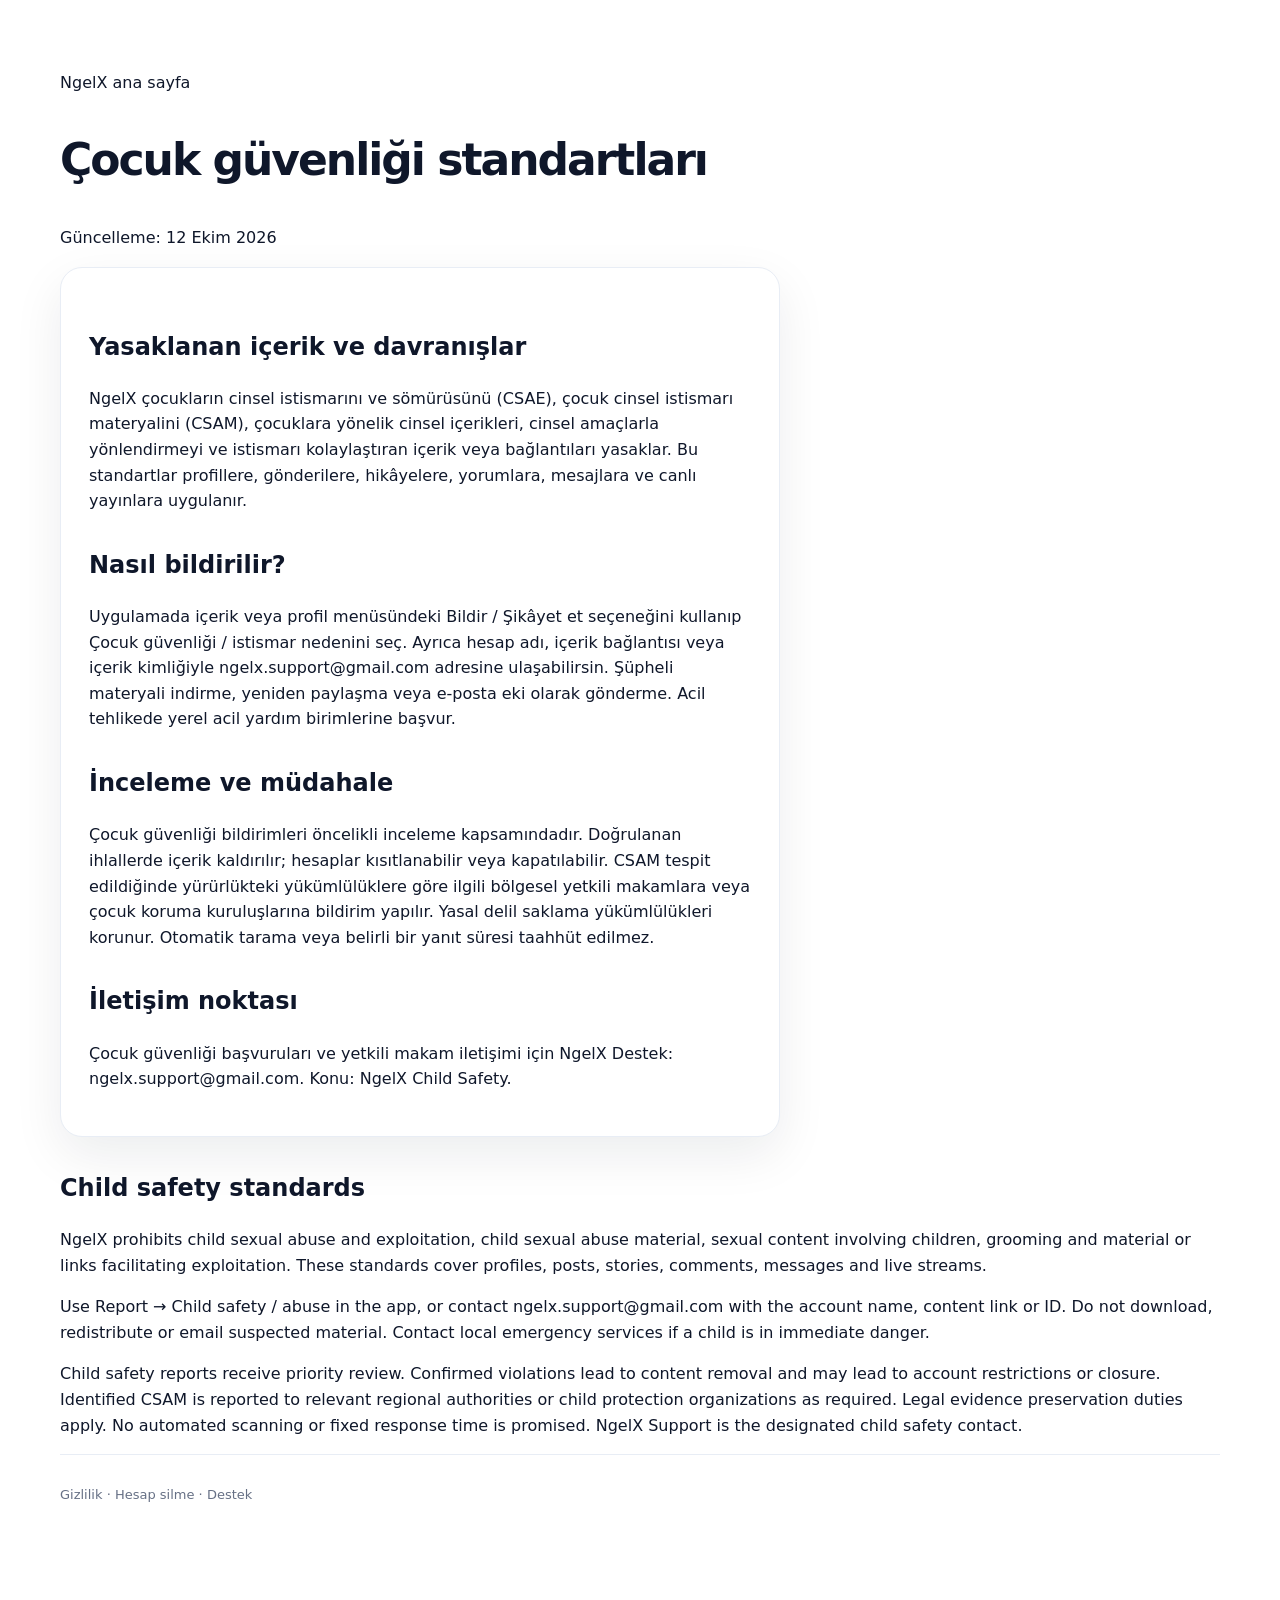
==== child-safety.html @ 76476198 "Update Play preparation policies, deletion request and support pages" ====
<!doctype html><html lang="tr"><head><meta charset="utf-8"><meta name="viewport" content="width=device-width,initial-scale=1"><title>Çocuk Güvenliği | NgelX</title><link rel="stylesheet" href="styles.css"></head><body><main class="legal wrap"><a href="index.html">NgelX ana sayfa</a><h1>Çocuk güvenliği standartları</h1><p>Güncelleme: 12 Ekim 2026</p><div class="form-card"><h2>Yasaklanan içerik ve davranışlar</h2><p>NgelX çocukların cinsel istismarını ve sömürüsünü (CSAE), çocuk cinsel istismarı materyalini (CSAM), çocuklara yönelik cinsel içerikleri, cinsel amaçlarla yönlendirmeyi ve istismarı kolaylaştıran içerik veya bağlantıları yasaklar. Bu standartlar profillere, gönderilere, hikâyelere, yorumlara, mesajlara ve canlı yayınlara uygulanır.</p><h2>Nasıl bildirilir?</h2><p>Uygulamada içerik veya profil menüsündeki Bildir / Şikâyet et seçeneğini kullanıp Çocuk güvenliği / istismar nedenini seç. Ayrıca hesap adı, içerik bağlantısı veya içerik kimliğiyle <a href="mailto:ngelx.support@gmail.com?subject=NgelX%20Child%20Safety">ngelx.support@gmail.com</a> adresine ulaşabilirsin. Şüpheli materyali indirme, yeniden paylaşma veya e-posta eki olarak gönderme. Acil tehlikede yerel acil yardım birimlerine başvur.</p><h2>İnceleme ve müdahale</h2><p>Çocuk güvenliği bildirimleri öncelikli inceleme kapsamındadır. Doğrulanan ihlallerde içerik kaldırılır; hesaplar kısıtlanabilir veya kapatılabilir. CSAM tespit edildiğinde yürürlükteki yükümlülüklere göre ilgili bölgesel yetkili makamlara veya çocuk koruma kuruluşlarına bildirim yapılır. Yasal delil saklama yükümlülükleri korunur. Otomatik tarama veya belirli bir yanıt süresi taahhüt edilmez.</p><h2>İletişim noktası</h2><p>Çocuk güvenliği başvuruları ve yetkili makam iletişimi için NgelX Destek: <a href="mailto:ngelx.support@gmail.com?subject=NgelX%20Child%20Safety">ngelx.support@gmail.com</a>. Konu: NgelX Child Safety.</p></div><section lang="en"><h2>Child safety standards</h2><p>NgelX prohibits child sexual abuse and exploitation, child sexual abuse material, sexual content involving children, grooming and material or links facilitating exploitation. These standards cover profiles, posts, stories, comments, messages and live streams.</p><p>Use Report → Child safety / abuse in the app, or contact ngelx.support@gmail.com with the account name, content link or ID. Do not download, redistribute or email suspected material. Contact local emergency services if a child is in immediate danger.</p><p>Child safety reports receive priority review. Confirmed violations lead to content removal and may lead to account restrictions or closure. Identified CSAM is reported to relevant regional authorities or child protection organizations as required. Legal evidence preservation duties apply. No automated scanning or fixed response time is promised. NgelX Support is the designated child safety contact.</p></section><footer><a href="privacy.html">Gizlilik</a> · <a href="delete-account.html">Hesap silme</a> · <a href="support.html">Destek</a></footer></main></body></html>
---- styles.css ----
:root{
  --bg:#ffffff;
  --ink:#0f172a;
  --muted:#64748b;
  --line:#e8edf5;
  --soft:#f7f9fc;
  --blue:#2563eb;
  --cyan:#00dff5;
  --purple:#7c3aed;
  --green:#16a34a;
  --danger:#ef4444;

  --grad:linear-gradient(
    135deg,
    #0066ff 0%,
    #00dff5 48%,
    #2563eb 72%,
    #7c3aed 100%
  );

  --shadow:0 18px 50px rgba(15,23,42,.08);
  --radius:24px;
}

*{
  box-sizing:border-box;
}

html{
  scroll-behavior:smooth;
  overflow-x:hidden;
}

body{
  margin:0;
  min-width:0;
  overflow-x:hidden;
  font-family:
    Inter,
    ui-sans-serif,
    system-ui,
    -apple-system,
    BlinkMacSystemFont,
    "Segoe UI",
    sans-serif;
  color:var(--ink);
  background:var(--bg);
  line-height:1.6;
}

img{
  display:block;
  max-width:100%;
  height:auto;
}

a{
  color:inherit;
  text-decoration:none;
}

.wrap{
  width:min(1160px,calc(100% - 36px));
  margin:auto;
}


/* =========================
   ÜST MENÜ
========================= */

.nav{
  position:sticky;
  top:0;
  z-index:20;
  background:rgba(255,255,255,.94);
  backdrop-filter:blur(14px);
  border-bottom:1px solid rgba(232,237,245,.9);
}

.navin{
  min-height:74px;
  display:flex;
  align-items:center;
  justify-content:space-between;
  gap:22px;
}

.logo{
  flex-shrink:0;
}

.brand-logo{
  display:flex;
  align-items:center;
}

.brand-logo img{
  width:122px;
  max-height:58px;
  object-fit:contain;
}

.navlinks{
  display:flex;
  align-items:center;
  gap:26px;
  font-size:14px;
  font-weight:700;
}

.navlinks a{
  transition:.2s;
}

.navlinks a:hover{
  color:var(--blue);
}


/* =========================
   BUTONLAR
========================= */

.btn{
  display:inline-flex;
  align-items:center;
  justify-content:center;
  gap:9px;
  border-radius:14px;
  padding:13px 18px;
  font-weight:800;
  border:1px solid transparent;
  transition:
    transform .2s,
    box-shadow .2s,
    opacity .2s;
  white-space:nowrap;
}

.btn:hover{
  transform:translateY(-1px);
}

.btn.primary{
  background:var(--grad);
  color:#fff;
  box-shadow:0 10px 26px rgba(37,99,235,.22);
}

.btn.ghost{
  border-color:#cdd7e6;
  background:#fff;
}

.btn.dark{
  background:#10131a;
  color:#fff;
}


/* =========================
   HERO
========================= */

.hero{
  padding:72px 0 58px;
  overflow:hidden;

  background:
    radial-gradient(
      circle at 90% 25%,
      rgba(0,223,245,.12),
      transparent 32%
    ),
    radial-gradient(
      circle at 78% 70%,
      rgba(37,99,235,.10),
      transparent 30%
    );
}

.hero-grid{
  display:grid;
  grid-template-columns:1.02fr .98fr;
  align-items:center;
  gap:46px;
}

.eyebrow{
  font-size:13px;
  font-weight:900;
  letter-spacing:2px;
  color:#5e63e8;
  text-transform:uppercase;
}

.hero h1{
  font-size:clamp(44px,6vw,76px);
  line-height:1.01;
  letter-spacing:-4px;
  margin:14px 0 18px;
}

.gradient{
  background:var(--grad);
  -webkit-background-clip:text;
  background-clip:text;
  color:transparent;
}

.lead{
  font-size:19px;
  color:#536178;
  max-width:630px;
}


/* =========================
   MAĞAZA BUTONLARI
========================= */

.store-row{
  display:flex;
  gap:12px;
  flex-wrap:wrap;
  margin:28px 0 25px;
}

.store{
  min-width:205px;
  min-height:72px;
  padding:12px 17px;
  border-radius:18px;

  display:flex;
  align-items:center;
  gap:12px;

  font-weight:800;
  transition:
    transform .2s,
    box-shadow .2s,
    opacity .2s;
}

.store:hover{
  transform:translateY(-2px);
}

.store.play{
  background:var(--grad);
  color:#fff;
  box-shadow:0 12px 30px rgba(37,99,235,.20);
}

.store.apple{
  background:#111827;
  color:#fff;
}

.store.apple[aria-disabled="true"]{
  opacity:.58;
  cursor:not-allowed;
  pointer-events:none;
}

.store .icon{
  flex:0 0 auto;
  font-size:24px;
}

.store small{
  display:block;
  font-size:11px;
  opacity:.85;
  font-weight:600;
}


/* =========================
   KISA ÖZELLİKLER
========================= */

.metrics{
  display:flex;
  gap:25px;
  flex-wrap:wrap;
  color:#475569;
  font-size:13px;
}

.metrics strong{
  display:block;
  color:#111827;
  font-size:18px;
}


/* =========================
   TELEFON TASARIMLARI
========================= */

.phones{
  position:relative;
  min-height:520px;
  width:100%;
}

.phone{
  position:absolute;

  width:245px;
  height:500px;

  border:10px solid #111827;
  border-radius:42px;

  background:#fff;

  box-shadow:
    0 30px 60px rgba(15,23,42,.18);

  overflow:hidden;
}

.phone:before{
  content:"";

  position:absolute;
  z-index:5;

  width:78px;
  height:22px;

  border-radius:0 0 16px 16px;

  background:#111827;

  top:0;
  left:50%;

  transform:translateX(-50%);
}

.p1{
  left:0;
  top:45px;
  transform:rotate(-3deg);
}

.p2{
  left:168px;
  top:0;
  z-index:3;
}

.p3{
  right:0;
  top:52px;
  transform:rotate(4deg);
}

.screen{
  padding:34px 14px 14px;
  font-size:10px;
  height:100%;

  background:
    linear-gradient(#fff,#fbfdff);

  overflow:hidden;
}

.app-head{
  font-size:17px;
  font-weight:900;
  text-align:center;
  margin-bottom:12px;
}

.search{
  background:#f1f5f9;
  border-radius:10px;
  padding:8px 10px;
  color:#94a3b8;
  margin-bottom:12px;
}

.chat{
  display:flex;
  align-items:center;
  gap:8px;

  padding:9px 2px;

  border-bottom:
    1px solid #eef2f7;
}

.chat > div:last-child{
  min-width:0;
  overflow:hidden;
  text-overflow:ellipsis;
}

.avatar{
  flex:0 0 30px;

  width:30px;
  height:30px;

  border-radius:50%;

  background:var(--grad);

  display:grid;
  place-items:center;

  color:#fff;
  font-weight:900;
}

.chat b{
  display:block;
  font-size:10px;
}

.feed-card{
  border:1px solid #eef2f7;
  border-radius:16px;

  overflow:hidden;

  background:#fff;
}

.cover{
  height:210px;

  background:
    linear-gradient(
      180deg,
      #a8d7ff,
      #ffd48a 58%,
      #b77b52
    );

  position:relative;
}

.cover:after{
  content:"✦  ◯  ✦";

  position:absolute;

  color:#fff;
  font-size:26px;

  bottom:28px;
  left:45px;

  letter-spacing:18px;
}

.post-meta{
  padding:11px;
}

.profile-top{
  height:132px;

  background:
    linear-gradient(
      145deg,
      #90cdf4,
      #355b8a 60%,
      #1e293b
    );
}

.profile-avatar{
  width:74px;
  height:74px;

  border-radius:50%;

  background:var(--grad);

  border:4px solid #fff;

  margin:-36px auto 6px;

  display:grid;
  place-items:center;

  color:white;
  font-size:24px;
  font-weight:900;
}

.center{
  text-align:center;
}

.stats{
  display:flex;
  justify-content:space-around;

  border-top:1px solid #eef2f7;
  border-bottom:1px solid #eef2f7;

  padding:9px 0;
  margin:12px 0;
}

.grid9{
  display:grid;
  grid-template-columns:repeat(3,1fr);
  gap:4px;
}

.grid9 span{
  aspect-ratio:1;

  background:
    linear-gradient(
      145deg,
      #dbeafe,
      #c4b5fd
    );

  border-radius:4px;
}


/* =========================
   GENEL BÖLÜMLER
========================= */

.section{
  padding:78px 0;
}

.soft{
  background:#f8fafc;
}

.section-title{
  display:flex;
  justify-content:space-between;
  gap:30px;
  align-items:end;

  margin-bottom:30px;
}

.section-title h2{
  font-size:40px;
  line-height:1.08;
  letter-spacing:-2px;
  margin:7px 0;
}

.section-title p{
  max-width:470px;
  color:#667085;
}


/* =========================
   ÖZELLİK KARTLARI
========================= */

.cards{
  display:grid;
  grid-template-columns:repeat(3,1fr);
  gap:16px;
}

.card{
  padding:25px;

  border:1px solid var(--line);
  border-radius:22px;

  background:#fff;

  box-shadow:
    0 8px 26px rgba(15,23,42,.04);

  transition:
    transform .2s,
    box-shadow .2s,
    border-color .2s;
}

.card:hover{
  transform:translateY(-3px);

  border-color:#d8e3f4;

  box-shadow:
    0 16px 34px rgba(15,23,42,.08);
}

.ico{
  width:48px;
  height:48px;

  border-radius:15px;

  background:var(--grad);

  display:grid;
  place-items:center;

  color:#fff;
  font-size:22px;

  margin-bottom:13px;
}

.card h3{
  margin:0 0 5px;
}

.card p{
  margin:0;

  color:#667085;
  font-size:14px;
}


/* =========================
   GÜVENLİK
========================= */

.security{
  display:grid;
  grid-template-columns:.85fr 1.15fr;
  gap:48px;
  align-items:center;
}

.security-panel{
  background:#fff;

  border:1px solid var(--line);
  border-radius:24px;

  padding:20px;

  box-shadow:var(--shadow);

  display:grid;
  grid-template-columns:180px 1fr;
  gap:16px;

  min-width:0;
}

.side{
  background:#f6f8fc;
  border-radius:16px;
  padding:12px;
}

.side div{
  padding:10px;

  border-radius:10px;

  font-size:13px;
}

.side div:first-child{
  background:#eaf1ff;

  color:#1d4ed8;

  font-weight:800;
}

.report{
  display:flex;
  gap:12px;
  align-items:center;

  border:1px solid var(--line);
  border-radius:14px;

  padding:13px;
  margin-bottom:9px;
}

.report > div:last-child{
  min-width:0;
}

.report b{
  display:block;
  font-size:14px;
}

.report span{
  display:block;

  font-size:12px;
  color:#667085;
}

.dot{
  flex:0 0 34px;

  width:34px;
  height:34px;

  border-radius:10px;

  display:grid;
  place-items:center;

  background:#eef2ff;
}


/* =========================
   NASIL ÇALIŞIR
========================= */

.steps{
  display:grid;
  grid-template-columns:repeat(3,1fr);
  gap:22px;
}

.step{
  padding:22px;

  border-top:
    1px solid var(--line);
}

.num{
  width:42px;
  height:42px;

  border-radius:50%;

  background:var(--grad);

  color:#fff;

  display:grid;
  place-items:center;

  font-weight:900;
}


/* =========================
   ALT İNDİRME ALANI
========================= */

.cta{
  border-radius:28px;

  padding:36px;

  background:
    linear-gradient(
      120deg,
      #f0f5ff,
      #e9fbff,
      #eee8ff
    );

  display:flex;
  align-items:center;
  justify-content:space-between;

  gap:25px;

  overflow:hidden;
}

.cta > div:first-child{
  min-width:0;
}

.cta h2{
  font-size:36px;
  line-height:1.1;

  margin:4px 0 10px;
}

.mini-phone{
  flex:0 0 auto;

  width:170px;
  height:250px;

  border:8px solid #111827;
  border-radius:32px;

  background:var(--grad);

  transform:rotate(7deg);

  display:grid;
  place-items:center;

  color:#fff;
  font-size:28px;
  font-weight:900;

  box-shadow:var(--shadow);
}


/* =========================
   FOOTER
========================= */

footer{
  padding:30px 0 46px;

  border-top:
    1px solid var(--line);

  color:#667085;
  font-size:13px;
}

.foot{
  display:flex;
  align-items:center;
  justify-content:space-between;

  gap:22px;

  flex-wrap:wrap;
}

.footer-brand{
  display:flex;
  align-items:center;
  flex-shrink:0;
}

.footer-brand img{
  width:110px;
  height:auto;
  object-fit:contain;
}

.footlinks{
  display:flex;
  align-items:center;

  gap:20px;

  flex-wrap:wrap;
}

.footlinks a:hover{
  color:var(--blue);
}


/* =========================
   YASAL / DESTEK SAYFALARI
========================= */

.legal{
  padding:70px 0;
}

.legal h1{
  font-size:44px;
  letter-spacing:-2px;
}

.legal h2{
  margin-top:32px;
}

.notice{
  padding:18px 20px;

  border-radius:16px;

  background:#f1f5f9;

  color:#475569;
}

.form-card{
  max-width:720px;

  padding:28px;

  border:1px solid var(--line);
  border-radius:22px;

  background:#fff;

  box-shadow:var(--shadow);
}


/* =========================
   TABLET
========================= */

@media(max-width:900px){

  .navlinks{
    display:none;
  }

  .hero-grid,
  .security{
    grid-template-columns:1fr;
  }

  .hero{
    padding-top:50px;
  }

  .phones{
    min-height:470px;
    transform:scale(.85);
    transform-origin:top center;
  }

  .cards{
    grid-template-columns:1fr 1fr;
  }

  .section-title{
    display:block;
  }

  .security-panel{
    grid-template-columns:1fr;
  }

  .side{
    display:none;
  }

  .cta{
    align-items:flex-end;
  }

  .mini-phone{
    width:130px;
    height:200px;
  }

  .steps{
    grid-template-columns:1fr;
  }
}


/* =========================
   TELEFON
========================= */

@media(max-width:620px){

  .wrap{
    width:calc(100% - 24px);
  }

  .navin{
    min-height:66px;
    gap:10px;
  }

  .brand-logo img{
    width:90px;
    max-height:48px;
  }

  .nav .btn{
    flex-shrink:0;

    padding:10px 11px;

    border-radius:12px;

    font-size:11px;

    max-width:148px;

    white-space:normal;

    line-height:1.15;

    text-align:center;
  }

  .hero{
    padding:
      42px 0
      42px;
  }

  .hero h1{
    font-size:clamp(40px,12vw,58px);

    letter-spacing:-2.6px;

    overflow-wrap:anywhere;
  }

  .lead{
    font-size:16px;
  }

  .store-row{
    display:grid;
    grid-template-columns:1fr 1fr;

    gap:10px;

    width:100%;
  }

  .store{
    width:100%;

    min-width:0;
    min-height:72px;

    padding:11px 12px;

    border-radius:16px;

    overflow:hidden;
  }

  .store > span:last-child{
    min-width:0;

    line-height:1.25;
  }

  .store .icon{
    font-size:21px;
  }

  .store small{
    margin-top:4px;
  }

  .metrics{
    display:grid;

    grid-template-columns:
      repeat(3,1fr);

    gap:10px;
  }

  .metrics > div{
    min-width:0;

    font-size:11px;
  }

  .metrics strong{
    font-size:15px;
  }

  .phones{
    min-height:390px;

    margin:
      12px -12px 0;

    transform:none;
  }

  .phone{
    width:178px;
    height:370px;

    border-width:7px;

    border-radius:32px;
  }

  .phone:before{
    width:60px;
    height:18px;
  }

  .p1{
    left:-22px;
    top:38px;

    transform:
      rotate(-4deg)
      scale(.92);
  }

  .p2{
    left:50%;
    top:0;

    transform:
      translateX(-50%);

    z-index:4;
  }

  .p3{
    right:-22px;
    top:40px;

    transform:
      rotate(4deg)
      scale(.92);
  }

  .screen{
    padding:
      27px 9px 9px;
  }

  .cover{
    height:142px;
  }

  .cover:after{
    font-size:18px;

    left:28px;

    letter-spacing:10px;
  }

  .section{
    padding:
      56px 0;
  }

  .section-title{
    margin-bottom:22px;
  }

  .section-title h2{
    font-size:31px;

    letter-spacing:-1.4px;
  }

  .cards{
    grid-template-columns:1fr;
  }

  .card{
    padding:22px;
  }

  .security{
    gap:28px;
  }

  .security-panel{
    padding:14px;
  }

  .report{
    align-items:flex-start;
  }

  .cta{
    display:block;

    padding:26px 20px;

    border-radius:24px;
  }

  .cta h2{
    font-size:29px;

    letter-spacing:-1px;
  }

  .cta .store-row{
    margin-bottom:0;
  }

  .mini-phone{
    display:none;
  }

  .footer-brand img{
    width:100px;
  }

  .foot{
    display:block;
  }

  .footlinks{
    display:grid;

    grid-template-columns:
      1fr 1fr;

    gap:10px 16px;

    margin:
      18px 0;
  }

  .legal{
    padding:
      46px 0;
  }

  .legal h1{
    font-size:34px;
  }
}


/* =========================
   ÇOK KÜÇÜK TELEFON
========================= */

@media(max-width:390px){

  .brand-logo img{
    width:82px;
  }

  .nav .btn{
    max-width:132px;
    font-size:10px;
    padding:9px 8px;
  }

  .store-row{
    grid-template-columns:1fr;
  }

  .metrics{
    grid-template-columns:1fr 1fr;
  }

  .hero h1{
    font-size:39px;
  }

  .phone{
    width:164px;
    height:350px;
  }

  .p1{
    left:-38px;
  }

  .p3{
    right:-38px;
  }

  .footlinks{
    grid-template-columns:1fr;
  }
}
html{
  scroll-padding-top:90px;
}

@media(max-width:620px){
  .store{
    padding-left:10px;
    padding-right:10px;
  }

  .store > span:last-child{
    font-size:15px;
  }

  .store.play > span:last-child{
    white-space:nowrap;
  }
}
/* ANDROID KURULUM */

.install-section{
  background:#fff;
}

.install-steps{
  display:grid;
  grid-template-columns:repeat(4,1fr);
  gap:16px;
}

.install-card{
  padding:22px;
  border:1px solid var(--line);
  border-radius:20px;
  background:#fff;
  box-shadow:0 8px 26px rgba(15,23,42,.04);
}

.install-number{
  width:42px;
  height:42px;
  border-radius:50%;
  display:grid;
  place-items:center;
  background:var(--grad);
  color:#fff;
  font-weight:900;
  margin-bottom:14px;
}

.install-card h3{
  margin:0 0 8px;
}

.install-card p{
  margin:0;
  color:#667085;
  font-size:14px;
}


/* SIK SORULAN SORULAR */

.faq-section{
  background:#f8fafc;
}

.faq-list{
  max-width:850px;
  margin:auto;
}

.faq-item{
  background:#fff;
  border:1px solid var(--line);
  border-radius:16px;
  margin-bottom:12px;
  overflow:hidden;
}

.faq-item summary{
  cursor:pointer;
  padding:18px 20px;
  font-weight:800;
  list-style:none;
}

.faq-item summary::-webkit-details-marker{
  display:none;
}

.faq-item summary:after{
  content:"+";
  float:right;
  font-size:22px;
  color:#2563eb;
}

.faq-item[open] summary:after{
  content:"−";
}

.faq-item p{
  margin:0;
  padding:0 20px 18px;
  color:#667085;
}


/* MOBİL */

@media(max-width:900px){
  .install-steps{
    grid-template-columns:repeat(2,1fr);
  }
}

@media(max-width:620px){
  .install-steps{
    grid-template-columns:1fr;
  }

  .install-card{
    padding:18px;
  }

  .faq-item summary{
    padding:16px;
    font-size:15px;
  }

  .faq-item p{
    padding:0 16px 16px;
    font-size:14px;
  }
}
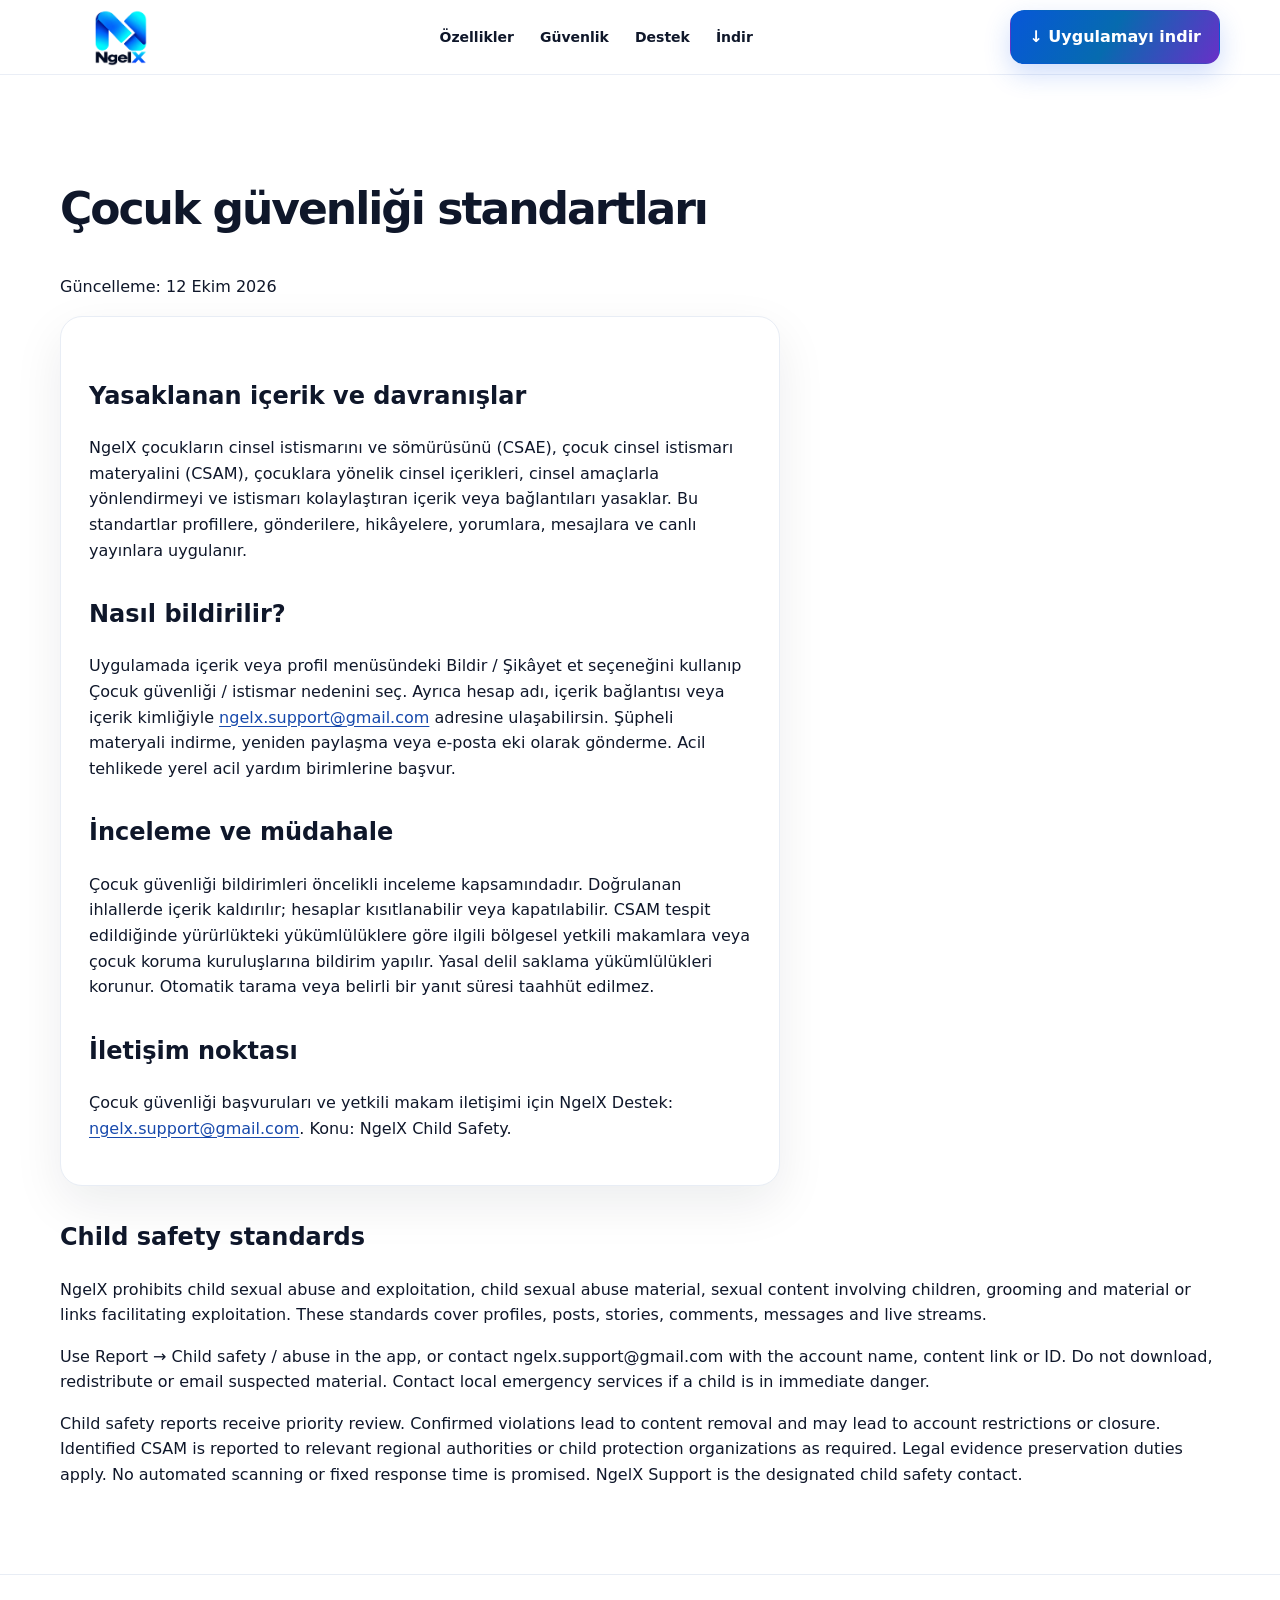
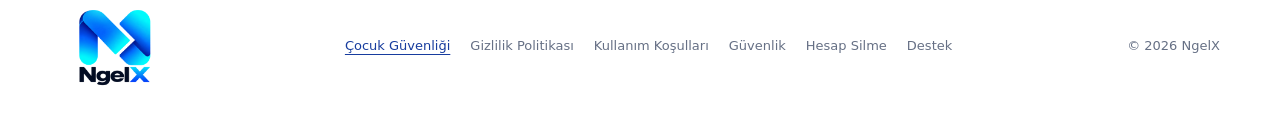
==== commit b3b7710b: "Improve mobile navigation, support journeys, accessibility and site metadata" ====
--- a/child-safety.html
+++ b/child-safety.html
@@ -1 +1,17 @@
-<!doctype html><html lang="tr"><head><meta charset="utf-8"><meta name="viewport" content="width=device-width,initial-scale=1"><title>Çocuk Güvenliği | NgelX</title><link rel="stylesheet" href="styles.css"></head><body><main class="legal wrap"><a href="index.html">NgelX ana sayfa</a><h1>Çocuk güvenliği standartları</h1><p>Güncelleme: 12 Ekim 2026</p><div class="form-card"><h2>Yasaklanan içerik ve davranışlar</h2><p>NgelX çocukların cinsel istismarını ve sömürüsünü (CSAE), çocuk cinsel istismarı materyalini (CSAM), çocuklara yönelik cinsel içerikleri, cinsel amaçlarla yönlendirmeyi ve istismarı kolaylaştıran içerik veya bağlantıları yasaklar. Bu standartlar profillere, gönderilere, hikâyelere, yorumlara, mesajlara ve canlı yayınlara uygulanır.</p><h2>Nasıl bildirilir?</h2><p>Uygulamada içerik veya profil menüsündeki Bildir / Şikâyet et seçeneğini kullanıp Çocuk güvenliği / istismar nedenini seç. Ayrıca hesap adı, içerik bağlantısı veya içerik kimliğiyle <a href="mailto:ngelx.support@gmail.com?subject=NgelX%20Child%20Safety">ngelx.support@gmail.com</a> adresine ulaşabilirsin. Şüpheli materyali indirme, yeniden paylaşma veya e-posta eki olarak gönderme. Acil tehlikede yerel acil yardım birimlerine başvur.</p><h2>İnceleme ve müdahale</h2><p>Çocuk güvenliği bildirimleri öncelikli inceleme kapsamındadır. Doğrulanan ihlallerde içerik kaldırılır; hesaplar kısıtlanabilir veya kapatılabilir. CSAM tespit edildiğinde yürürlükteki yükümlülüklere göre ilgili bölgesel yetkili makamlara veya çocuk koruma kuruluşlarına bildirim yapılır. Yasal delil saklama yükümlülükleri korunur. Otomatik tarama veya belirli bir yanıt süresi taahhüt edilmez.</p><h2>İletişim noktası</h2><p>Çocuk güvenliği başvuruları ve yetkili makam iletişimi için NgelX Destek: <a href="mailto:ngelx.support@gmail.com?subject=NgelX%20Child%20Safety">ngelx.support@gmail.com</a>. Konu: NgelX Child Safety.</p></div><section lang="en"><h2>Child safety standards</h2><p>NgelX prohibits child sexual abuse and exploitation, child sexual abuse material, sexual content involving children, grooming and material or links facilitating exploitation. These standards cover profiles, posts, stories, comments, messages and live streams.</p><p>Use Report → Child safety / abuse in the app, or contact ngelx.support@gmail.com with the account name, content link or ID. Do not download, redistribute or email suspected material. Contact local emergency services if a child is in immediate danger.</p><p>Child safety reports receive priority review. Confirmed violations lead to content removal and may lead to account restrictions or closure. Identified CSAM is reported to relevant regional authorities or child protection organizations as required. Legal evidence preservation duties apply. No automated scanning or fixed response time is promised. NgelX Support is the designated child safety contact.</p></section><footer><a href="privacy.html">Gizlilik</a> · <a href="delete-account.html">Hesap silme</a> · <a href="support.html">Destek</a></footer></main></body></html>
+<!doctype html><html lang="tr"><head><meta charset="utf-8"><meta name="viewport" content="width=device-width,initial-scale=1"><title>Çocuk Güvenliği | NgelX</title><link rel="stylesheet" href="styles.css?v=20261021-web-audit"><meta name="description" content="NgelX çocuk güvenliği standartları, bildirim adımları ve çocuk güvenliği iletişim noktası.">
+<link rel="canonical" href="https://ngelxsocial.com/child-safety.html">
+<link rel="icon" type="image/png" href="/ngelx-logo-128-2.png">
+<meta property="og:type" content="website"><meta property="og:site_name" content="NgelX"><meta property="og:locale" content="tr_TR">
+<meta property="og:title" content="Çocuk Güvenliği | NgelX"><meta property="og:description" content="NgelX çocuk güvenliği standartları, bildirim adımları ve çocuk güvenliği iletişim noktası."><meta property="og:url" content="https://ngelxsocial.com/child-safety.html">
+<meta property="og:image" content="https://ngelxsocial.com/ngelx-brand.png"><meta property="og:image:alt" content="NgelX logosu">
+<meta name="twitter:card" content="summary"><meta name="twitter:title" content="Çocuk Güvenliği | NgelX"><meta name="twitter:description" content="NgelX çocuk güvenliği standartları, bildirim adımları ve çocuk güvenliği iletişim noktası."><meta name="twitter:image" content="https://ngelxsocial.com/ngelx-brand.png">
+<script src="site.js?v=20261021-web-audit" defer></script>
+</head><body><a class="skip-link" href="#main-content">İçeriğe geç</a>
+<nav class="nav" aria-label="Ana menü"><div class="wrap navin">
+<a class="logo brand-logo" href="index.html" aria-label="NgelX ana sayfa"><img src="ngelx-brand.png" alt="NgelX" width="122" height="58"></a>
+<div class="navlinks"><a href="index.html#ozellikler">Özellikler</a><a href="index.html#guvenlik">Güvenlik</a><a href="support.html">Destek</a><a href="index.html#download">İndir</a></div>
+<details class="mobile-menu"><summary>Menü <span aria-hidden="true">☰</span></summary><div class="mobile-links"><a href="index.html">Ana sayfa</a><a href="index.html#ozellikler">Özellikler</a><a href="security.html">Güvenlik</a><a href="support.html">Destek</a><a href="privacy.html">Gizlilik</a><a href="index.html#download">APK indir</a></div></details>
+<a class="btn primary" href="index.html#download">↓ Uygulamayı indir</a>
+</div></nav><main id="main-content" tabindex="-1" class="legal wrap"><h1>Çocuk güvenliği standartları</h1><p>Güncelleme: 12 Ekim 2026</p><div class="form-card"><h2>Yasaklanan içerik ve davranışlar</h2><p>NgelX çocukların cinsel istismarını ve sömürüsünü (CSAE), çocuk cinsel istismarı materyalini (CSAM), çocuklara yönelik cinsel içerikleri, cinsel amaçlarla yönlendirmeyi ve istismarı kolaylaştıran içerik veya bağlantıları yasaklar. Bu standartlar profillere, gönderilere, hikâyelere, yorumlara, mesajlara ve canlı yayınlara uygulanır.</p><h2>Nasıl bildirilir?</h2><p>Uygulamada içerik veya profil menüsündeki Bildir / Şikâyet et seçeneğini kullanıp Çocuk güvenliği / istismar nedenini seç. Ayrıca hesap adı, içerik bağlantısı veya içerik kimliğiyle <a href="mailto:ngelx.support@gmail.com?subject=NgelX%20Child%20Safety">ngelx.support@gmail.com</a> adresine ulaşabilirsin. Şüpheli materyali indirme, yeniden paylaşma veya e-posta eki olarak gönderme. Acil tehlikede yerel acil yardım birimlerine başvur.</p><h2>İnceleme ve müdahale</h2><p>Çocuk güvenliği bildirimleri öncelikli inceleme kapsamındadır. Doğrulanan ihlallerde içerik kaldırılır; hesaplar kısıtlanabilir veya kapatılabilir. CSAM tespit edildiğinde yürürlükteki yükümlülüklere göre ilgili bölgesel yetkili makamlara veya çocuk koruma kuruluşlarına bildirim yapılır. Yasal delil saklama yükümlülükleri korunur. Otomatik tarama veya belirli bir yanıt süresi taahhüt edilmez.</p><h2>İletişim noktası</h2><p>Çocuk güvenliği başvuruları ve yetkili makam iletişimi için NgelX Destek: <a href="mailto:ngelx.support@gmail.com?subject=NgelX%20Child%20Safety">ngelx.support@gmail.com</a>. Konu: NgelX Child Safety.</p></div><section lang="en"><h2>Child safety standards</h2><p>NgelX prohibits child sexual abuse and exploitation, child sexual abuse material, sexual content involving children, grooming and material or links facilitating exploitation. These standards cover profiles, posts, stories, comments, messages and live streams.</p><p>Use Report → Child safety / abuse in the app, or contact ngelx.support@gmail.com with the account name, content link or ID. Do not download, redistribute or email suspected material. Contact local emergency services if a child is in immediate danger.</p><p>Child safety reports receive priority review. Confirmed violations lead to content removal and may lead to account restrictions or closure. Identified CSAM is reported to relevant regional authorities or child protection organizations as required. Legal evidence preservation duties apply. No automated scanning or fixed response time is promised. NgelX Support is the designated child safety contact.</p></section></main><footer><div class="wrap foot">
+<a class="footer-brand" href="index.html" aria-label="NgelX ana sayfa"><img src="ngelx-brand.png" alt="NgelX" width="110" height="58" loading="lazy"></a>
+<nav class="footlinks" aria-label="Alt menü"><a href="child-safety.html" aria-current="page">Çocuk Güvenliği</a><a href="privacy.html">Gizlilik Politikası</a><a href="terms.html">Kullanım Koşulları</a><a href="security.html">Güvenlik</a><a href="delete-account.html">Hesap Silme</a><a href="support.html">Destek</a></nav><div>© 2026 NgelX</div></div></footer></body></html>
--- a/styles.css
+++ b/styles.css
@@ -1416,3 +1416,53 @@
     font-size:14px;
   }
 }
+
+/* Shared navigation, accessible controls and support-page polish. */
+:focus-visible{outline:3px solid #214ad4;outline-offset:4px;}
+.skip-link{position:fixed;top:8px;left:12px;z-index:100;padding:12px 18px;background:#fff;color:#173c9e;border:2px solid #214ad4;border-radius:12px;transform:translateY(-160%);}
+.skip-link:focus{transform:translateY(0);}
+.mobile-menu{display:none;}
+.navlinks a{display:inline-flex;align-items:center;min-height:44px;}
+.navlinks a[aria-current="page"],.footlinks a[aria-current="page"]{color:#173c9e;text-decoration:underline;text-underline-offset:4px;}
+.store.unavailable{opacity:.65;cursor:default;}
+.store.unavailable:hover{transform:none;}
+.btn.primary,.store.play{background:linear-gradient(120deg,#0757d8,#066baf 48%,#6830c8);}
+.download-help{font-size:13px;color:#536178;margin:-8px 0 24px;line-height:1.8;}
+.download-help a,.legal p a,.privacy-card p a,.terms-card p a{color:#1749ac;text-decoration:underline;text-underline-offset:3px;overflow-wrap:anywhere;}
+.legal p a.btn,.privacy-card p a.btn,.terms-card p a.btn{text-decoration:none;}
+.support-section{margin-top:40px;max-width:850px;}
+.support-links{display:flex;flex-wrap:wrap;gap:12px;}
+.support-card{display:flex;flex-direction:column;}
+.support-card h2{font-size:19px;margin:0 0 8px;}
+.card-action{display:block;color:#1749ac;font-size:14px;font-weight:800;margin-top:auto;padding-top:18px;}
+.legal,.form-card,.privacy-content,.terms-content{min-width:0;}
+.legal p,.legal li{overflow-wrap:anywhere;}
+.form-card .btn{white-space:normal;text-align:center;max-width:100%;min-height:44px;}
+.footlinks a{display:inline-flex;align-items:center;min-height:44px;}
+@media(max-width:900px){
+  .mobile-menu{display:block;margin-left:auto;}
+  .mobile-menu summary{display:flex;align-items:center;justify-content:center;gap:7px;min-width:64px;min-height:44px;padding:8px;border:1px solid #d4deec;border-radius:12px;font-size:13px;font-weight:800;cursor:pointer;list-style:none;}
+  .mobile-menu summary::-webkit-details-marker{display:none;}
+  .mobile-menu[open] summary{color:#173c9e;background:#eef4ff;}
+  .mobile-links{position:absolute;left:12px;right:12px;top:calc(100% + 6px);display:grid;grid-template-columns:1fr 1fr;gap:4px;padding:12px;background:#fff;border:1px solid #d4deec;border-radius:16px;box-shadow:0 16px 34px #0f172a20;}
+  .mobile-links a{display:flex;align-items:center;min-height:46px;padding:10px 12px;border-radius:10px;font-size:14px;font-weight:700;}
+  .mobile-links a:hover,.mobile-links a:focus-visible{background:#eef4ff;}
+}
+@media(max-width:620px){
+  .navin{gap:8px;}
+  .nav .btn{min-height:44px;}
+  .store.play > span:last-child{white-space:normal;overflow-wrap:anywhere;}
+  .store-row{grid-template-columns:minmax(0,1fr);}
+  .store{min-height:72px;}
+  .store.unavailable{min-height:62px;}
+  .support-links{display:grid;grid-template-columns:minmax(0,1fr);}
+  .support-links .btn{white-space:normal;min-height:46px;}
+  .form-card{padding:20px;}
+  .mobile-menu summary{min-width:58px;gap:4px;padding:7px;}
+  .brand-logo img{width:82px;}
+}
+@media(prefers-reduced-motion:reduce){
+  html{scroll-behavior:auto;}
+  *,*::before,*::after{transition:none!important;animation:none!important;}
+}
+@media(max-width:620px){.nav .brand-logo img{width:82px;}}
